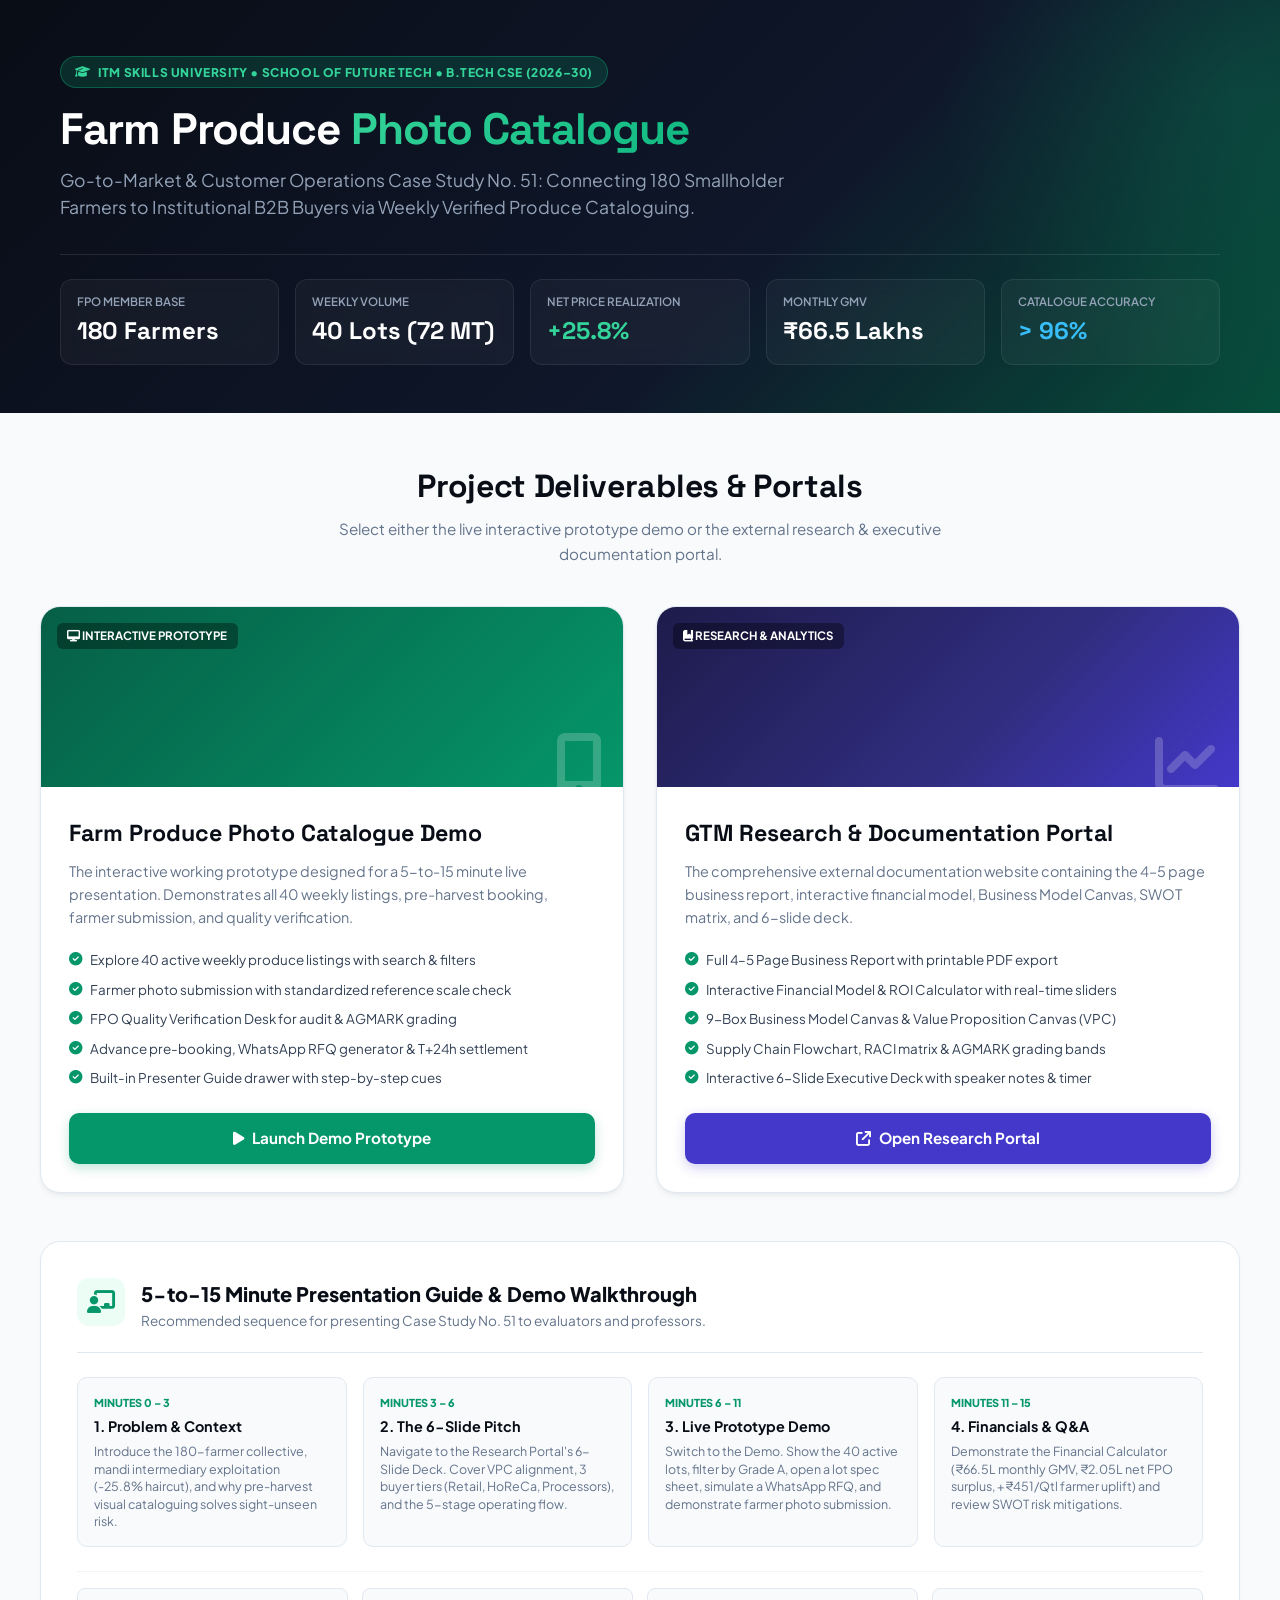
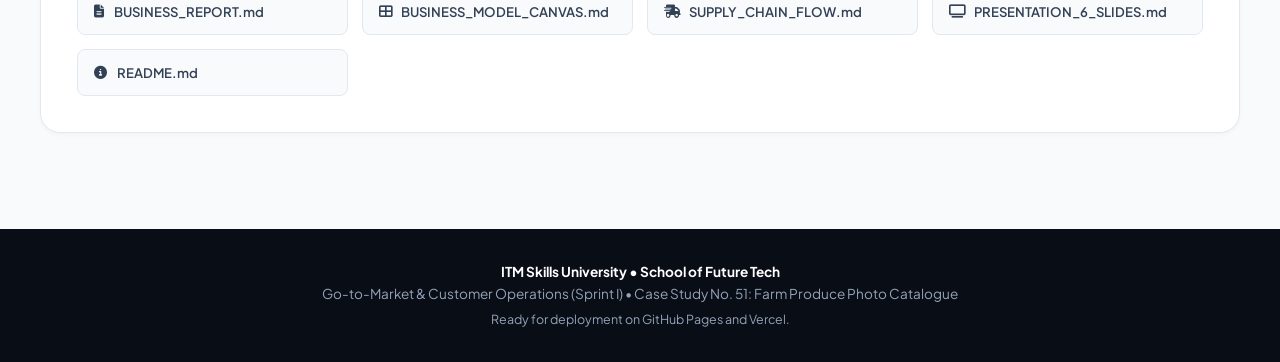
==== index.html @ 3d7492ca "feat(gtm): complete Case Study 51 Farm Produce Photo Catalogue research portal and interactive proto" ====
<!DOCTYPE html>
<html lang="en">
<head>
  <meta charset="UTF-8">
  <meta name="viewport" content="width=device-width, initial-scale=1.0">
  <title>Go-to-Market Project • Farm Produce Photo Catalogue (Case Study 51)</title>
  <meta name="description" content="Master Project Hub for Case Study 51: Farm Produce Photo Catalogue. B.Tech CSE (2026-30) Go-to-Market & Customer Operations.">
  <link rel="preconnect" href="https://fonts.googleapis.com">
  <link rel="preconnect" href="https://fonts.gstatic.com" crossorigin>
  <link href="https://fonts.googleapis.com/css2?family=Plus+Jakarta+Sans:wght@300;400;500;600;700;800&family=Space+Grotesk:wght@500;700;800&display=swap" rel="stylesheet">
  <link rel="stylesheet" href="https://cdnjs.cloudflare.com/ajax/libs/font-awesome/6.4.0/css/all.min.css">
  <style>
    :root {
      --primary: #059669;
      --primary-dark: #047857;
      --primary-light: #10b981;
      --dark: #090d16;
      --dark-surface: #0f172a;
      --slate: #334155;
      --muted: #64748b;
      --border: #e2e8f0;
      --bg: #f8fafc;
      --font: 'Plus Jakarta Sans', system-ui, -apple-system, sans-serif;
      --font-display: 'Space Grotesk', system-ui, sans-serif;
    }

    * {
      box-sizing: border-box;
      margin: 0;
      padding: 0;
    }

    body {
      font-family: var(--font);
      background-color: var(--bg);
      color: var(--slate);
      line-height: 1.6;
      -webkit-font-smoothing: antialiased;
    }

    .container {
      max-width: 1200px;
      margin: 0 auto;
      padding: 0 1.25rem;
    }

    /* Hero Section */
    .hero-banner {
      background: linear-gradient(135deg, #090d16 0%, #0f172a 60%, #064e3b 100%);
      color: white;
      padding: 3.5rem 0 3rem;
      position: relative;
      overflow: hidden;
    }

    .hero-banner::before {
      content: '';
      position: absolute;
      top: -50%;
      right: -20%;
      width: 600px;
      height: 600px;
      background: radial-gradient(circle, rgba(16, 185, 129, 0.15) 0%, transparent 70%);
      pointer-events: none;
    }

    .academic-kicker {
      display: inline-flex;
      align-items: center;
      gap: 0.5rem;
      background: rgba(16, 185, 129, 0.18);
      color: #34d399;
      font-size: 0.75rem;
      font-weight: 800;
      letter-spacing: 0.05em;
      padding: 0.35rem 0.85rem;
      border-radius: 9999px;
      border: 1px solid rgba(16, 185, 129, 0.35);
      margin-bottom: 1rem;
    }

    .hero-title {
      font-family: var(--font-display);
      font-size: 2.75rem;
      font-weight: 800;
      letter-spacing: -0.02em;
      line-height: 1.15;
      margin-bottom: 0.75rem;
      color: #ffffff;
    }

    .hero-title span {
      background: linear-gradient(135deg, #34d399, #10b981);
      -webkit-background-clip: text;
      -webkit-text-fill-color: transparent;
    }

    .hero-sub {
      font-size: 1.1rem;
      color: #94a3b8;
      max-width: 780px;
      margin-bottom: 2rem;
      line-height: 1.55;
    }

    .hero-metrics {
      display: grid;
      grid-template-columns: repeat(auto-fit, minmax(170px, 1fr));
      gap: 1rem;
      padding-top: 1.5rem;
      border-top: 1px solid rgba(255, 255, 255, 0.1);
    }

    .metric-pill {
      background: rgba(255, 255, 255, 0.04);
      border: 1px solid rgba(255, 255, 255, 0.08);
      padding: 0.85rem 1rem;
      border-radius: 12px;
      backdrop-filter: blur(8px);
    }

    .metric-pill .lbl {
      font-size: 0.72rem;
      color: #94a3b8;
      text-transform: uppercase;
      font-weight: 600;
      display: block;
    }

    .metric-pill .num {
      font-family: var(--font-display);
      font-size: 1.5rem;
      font-weight: 800;
      color: #ffffff;
    }

    /* Main Hub Portals Grid */
    .portal-section {
      padding: 3rem 0;
    }

    .section-headline {
      text-align: center;
      margin-bottom: 2.5rem;
    }

    .section-headline h2 {
      font-family: var(--font-display);
      font-size: 2rem;
      font-weight: 800;
      color: var(--dark);
      letter-spacing: -0.01em;
    }

    .section-headline p {
      font-size: 0.95rem;
      color: var(--muted);
      max-width: 650px;
      margin: 0.35rem auto 0;
    }

    .portals-grid {
      display: grid;
      grid-template-columns: 1fr 1fr;
      gap: 2rem;
      margin-bottom: 3rem;
    }

    @media (max-width: 800px) {
      .portals-grid {
        grid-template-columns: 1fr;
      }
    }

    .portal-card {
      background: #ffffff;
      border: 1px solid var(--border);
      border-radius: 20px;
      overflow: hidden;
      box-shadow: 0 4px 6px -1px rgba(0,0,0,0.05), 0 2px 4px -1px rgba(0,0,0,0.03);
      display: flex;
      flex-direction: column;
      transition: all 0.3s ease;
      position: relative;
    }

    .portal-card:hover {
      transform: translateY(-5px);
      box-shadow: 0 20px 25px -5px rgba(0,0,0,0.1), 0 10px 10px -5px rgba(0,0,0,0.04);
      border-color: #cbd5e1;
    }

    .card-banner {
      height: 180px;
      position: relative;
      overflow: hidden;
      display: flex;
      align-items: center;
      justify-content: center;
    }

    .banner-demo {
      background: linear-gradient(135deg, #065f46 0%, #059669 100%);
    }

    .banner-research {
      background: linear-gradient(135deg, #1e1b4b 0%, #312e81 60%, #4338ca 100%);
    }

    .banner-icon {
      font-size: 4rem;
      color: rgba(255, 255, 255, 0.2);
      position: absolute;
      right: 20px;
      bottom: -10px;
    }

    .banner-text-tag {
      position: absolute;
      top: 16px;
      left: 16px;
      background: rgba(0, 0, 0, 0.35);
      color: #ffffff;
      font-size: 0.72rem;
      font-weight: 700;
      padding: 0.25rem 0.65rem;
      border-radius: 6px;
      backdrop-filter: blur(4px);
    }

    .card-content {
      padding: 1.75rem;
      display: flex;
      flex-direction: column;
      flex-grow: 1;
    }

    .card-content h3 {
      font-family: var(--font-display);
      font-size: 1.45rem;
      font-weight: 800;
      color: var(--dark);
      margin-bottom: 0.5rem;
    }

    .card-content p {
      font-size: 0.9rem;
      color: var(--muted);
      line-height: 1.6;
      margin-bottom: 1.25rem;
    }

    .feature-list {
      list-style: none;
      margin-bottom: 1.5rem;
      display: flex;
      flex-direction: column;
      gap: 0.5rem;
    }

    .feature-list li {
      font-size: 0.84rem;
      color: var(--slate);
      display: flex;
      align-items: center;
      gap: 0.5rem;
    }

    .feature-list li i {
      color: var(--primary);
    }

    .btn-launch {
      margin-top: auto;
      text-decoration: none;
      font-family: var(--font);
      font-weight: 700;
      font-size: 0.95rem;
      padding: 0.85rem 1.5rem;
      border-radius: 10px;
      text-align: center;
      display: flex;
      align-items: center;
      justify-content: center;
      gap: 0.5rem;
      transition: all 0.2s;
    }

    .btn-launch-demo {
      background: var(--primary);
      color: white;
      box-shadow: 0 4px 12px rgba(5, 150, 105, 0.25);
    }

    .btn-launch-demo:hover {
      background: var(--primary-dark);
    }

    .btn-launch-research {
      background: #4338ca;
      color: white;
      box-shadow: 0 4px 12px rgba(67, 56, 202, 0.25);
    }

    .btn-launch-research:hover {
      background: #3730a3;
    }

    /* Deliverables & Presentation Guide Section */
    .guide-section {
      background: #ffffff;
      border: 1px solid var(--border);
      border-radius: 20px;
      padding: 2.25rem;
      margin-bottom: 3rem;
      box-shadow: 0 2px 4px rgba(0,0,0,0.03);
    }

    .guide-header {
      display: flex;
      align-items: flex-start;
      gap: 1rem;
      margin-bottom: 1.5rem;
      padding-bottom: 1.25rem;
      border-bottom: 1px solid var(--border);
    }

    .guide-icon {
      width: 48px;
      height: 48px;
      background: #ecfdf5;
      color: var(--primary);
      border-radius: 12px;
      display: flex;
      align-items: center;
      justify-content: center;
      font-size: 1.4rem;
      flex-shrink: 0;
    }

    .guide-header h3 {
      font-size: 1.25rem;
      color: var(--dark);
      font-weight: 800;
    }

    .guide-header p {
      font-size: 0.85rem;
      color: var(--muted);
    }

    .presentation-flow-grid {
      display: grid;
      grid-template-columns: repeat(auto-fit, minmax(200px, 1fr));
      gap: 1rem;
      margin-bottom: 1.5rem;
    }

    .p-step-box {
      background: #f8fafc;
      border: 1px solid var(--border);
      border-radius: 10px;
      padding: 1rem;
    }

    .p-time {
      font-size: 0.68rem;
      font-weight: 800;
      color: var(--primary);
      text-transform: uppercase;
      display: block;
      margin-bottom: 0.2rem;
    }

    .p-step-box h4 {
      font-size: 0.9rem;
      color: var(--dark);
      margin-bottom: 0.35rem;
    }

    .p-step-box p {
      font-size: 0.78rem;
      color: var(--muted);
      line-height: 1.4;
    }

    /* Markdown File Links */
    .docs-shelf {
      display: grid;
      grid-template-columns: repeat(auto-fit, minmax(220px, 1fr));
      gap: 0.85rem;
      padding-top: 1rem;
      border-top: 1px solid #f1f5f9;
    }

    .doc-link-card {
      background: #f8fafc;
      border: 1px solid var(--border);
      border-radius: 8px;
      padding: 0.75rem 1rem;
      display: flex;
      align-items: center;
      gap: 0.6rem;
      font-size: 0.82rem;
      color: var(--slate);
      text-decoration: none;
      font-weight: 600;
      transition: all 0.2s;
    }

    .doc-link-card:hover {
      background: #e2e8f0;
      color: var(--dark);
    }

    /* Footer */
    .hub-footer {
      background: #090d16;
      color: #94a3b8;
      padding: 2rem 0;
      font-size: 0.85rem;
      text-align: center;
    }

    .hub-footer strong {
      color: #ffffff;
    }
  </style>
</head>
<body>

  <!-- Hero Header -->
  <section class="hero-banner">
    <div class="container">
      <div class="academic-kicker">
        <i class="fa-solid fa-graduation-cap"></i> ITM SKILLS UNIVERSITY • SCHOOL OF FUTURE TECH • B.TECH CSE (2026–30)
      </div>
      <h1 class="hero-title">Farm Produce <span>Photo Catalogue</span></h1>
      <p class="hero-sub">
        Go-to-Market & Customer Operations Case Study No. 51: Connecting 180 Smallholder Farmers to Institutional B2B Buyers via Weekly Verified Produce Cataloguing.
      </p>

      <div class="hero-metrics">
        <div class="metric-pill">
          <span class="lbl">FPO Member Base</span>
          <span class="num">180 Farmers</span>
        </div>
        <div class="metric-pill">
          <span class="lbl">Weekly Volume</span>
          <span class="num">40 Lots (72 MT)</span>
        </div>
        <div class="metric-pill">
          <span class="lbl">Net Price Realization</span>
          <span class="num" style="color: #34d399;">+25.8%</span>
        </div>
        <div class="metric-pill">
          <span class="lbl">Monthly GMV</span>
          <span class="num">₹66.5 Lakhs</span>
        </div>
        <div class="metric-pill">
          <span class="lbl">Catalogue Accuracy</span>
          <span class="num" style="color: #38bdf8;">> 96%</span>
        </div>
      </div>
    </div>
  </section>

  <!-- Portals Navigation Section -->
  <main class="container portal-section">
    <div class="section-headline">
      <h2>Project Deliverables & Portals</h2>
      <p>Select either the live interactive prototype demo or the external research & executive documentation portal.</p>
    </div>

    <div class="portals-grid">
      <!-- Portal 1: Demo Prototype -->
      <article class="portal-card">
        <div class="card-banner banner-demo">
          <span class="banner-text-tag"><i class="fa-solid fa-desktop"></i> INTERACTIVE PROTOTYPE</span>
          <i class="fa-solid fa-mobile-screen-button banner-icon"></i>
        </div>
        <div class="card-content">
          <h3>Farm Produce Photo Catalogue Demo</h3>
          <p>The interactive working prototype designed for a 5-to-15 minute live presentation. Demonstrates all 40 weekly listings, pre-harvest booking, farmer submission, and quality verification.</p>
          <ul class="feature-list">
            <li><i class="fa-solid fa-circle-check"></i> Explore 40 active weekly produce listings with search & filters</li>
            <li><i class="fa-solid fa-circle-check"></i> Farmer photo submission with standardized reference scale check</li>
            <li><i class="fa-solid fa-circle-check"></i> FPO Quality Verification Desk for audit & AGMARK grading</li>
            <li><i class="fa-solid fa-circle-check"></i> Advance pre-booking, WhatsApp RFQ generator & T+24h settlement</li>
            <li><i class="fa-solid fa-circle-check"></i> Built-in Presenter Guide drawer with step-by-step cues</li>
          </ul>
          <a href="demo/index.html" class="btn-launch btn-launch-demo">
            <i class="fa-solid fa-play"></i> Launch Demo Prototype
          </a>
        </div>
      </article>

      <!-- Portal 2: Research & Documentation Portal -->
      <article class="portal-card">
        <div class="card-banner banner-research">
          <span class="banner-text-tag"><i class="fa-solid fa-book-bookmark"></i> RESEARCH & ANALYTICS</span>
          <i class="fa-solid fa-chart-line banner-icon"></i>
        </div>
        <div class="card-content">
          <h3>GTM Research & Documentation Portal</h3>
          <p>The comprehensive external documentation website containing the 4–5 page business report, interactive financial model, Business Model Canvas, SWOT matrix, and 6-slide deck.</p>
          <ul class="feature-list">
            <li><i class="fa-solid fa-circle-check"></i> Full 4–5 Page Business Report with printable PDF export</li>
            <li><i class="fa-solid fa-circle-check"></i> Interactive Financial Model & ROI Calculator with real-time sliders</li>
            <li><i class="fa-solid fa-circle-check"></i> 9-Box Business Model Canvas & Value Proposition Canvas (VPC)</li>
            <li><i class="fa-solid fa-circle-check"></i> Supply Chain Flowchart, RACI matrix & AGMARK grading bands</li>
            <li><i class="fa-solid fa-circle-check"></i> Interactive 6-Slide Executive Deck with speaker notes & timer</li>
          </ul>
          <a href="research/index.html" class="btn-launch btn-launch-research">
            <i class="fa-solid fa-arrow-up-right-from-square"></i> Open Research Portal
          </a>
        </div>
      </article>
    </div>

    <!-- Presentation Guide & Talking Points -->
    <div class="guide-section">
      <div class="guide-header">
        <div class="guide-icon"><i class="fa-solid fa-chalkboard-user"></i></div>
        <div>
          <h3>5-to-15 Minute Presentation Guide & Demo Walkthrough</h3>
          <p>Recommended sequence for presenting Case Study No. 51 to evaluators and professors.</p>
        </div>
      </div>

      <div class="presentation-flow-grid">
        <div class="p-step-box">
          <span class="p-time">Minutes 0 – 3</span>
          <h4>1. Problem & Context</h4>
          <p>Introduce the 180-farmer collective, mandi intermediary exploitation (-25.8% haircut), and why pre-harvest visual cataloguing solves sight-unseen risk.</p>
        </div>

        <div class="p-step-box">
          <span class="p-time">Minutes 3 – 6</span>
          <h4>2. The 6-Slide Pitch</h4>
          <p>Navigate to the Research Portal's 6-Slide Deck. Cover VPC alignment, 3 buyer tiers (Retail, HoReCa, Processors), and the 5-stage operating flow.</p>
        </div>

        <div class="p-step-box">
          <span class="p-time">Minutes 6 – 11</span>
          <h4>3. Live Prototype Demo</h4>
          <p>Switch to the Demo. Show the 40 active lots, filter by Grade A, open a lot spec sheet, simulate a WhatsApp RFQ, and demonstrate farmer photo submission.</p>
        </div>

        <div class="p-step-box">
          <span class="p-time">Minutes 11 – 15</span>
          <h4>4. Financials & Q&A</h4>
          <p>Demonstrate the Financial Calculator (₹66.5L monthly GMV, ₹2.05L net FPO surplus, +₹451/Qtl farmer uplift) and review SWOT risk mitigations.</p>
        </div>
      </div>

      <!-- Markdown Deliverables Reference Shelf -->
      <div class="docs-shelf">
        <a href="BUSINESS_REPORT.md" class="doc-link-card" target="_blank">
          <i class="fa-solid fa-file-lines text-emerald"></i> BUSINESS_REPORT.md
        </a>
        <a href="BUSINESS_MODEL_CANVAS.md" class="doc-link-card" target="_blank">
          <i class="fa-solid fa-table-cells-large text-blue"></i> BUSINESS_MODEL_CANVAS.md
        </a>
        <a href="SUPPLY_CHAIN_FLOW.md" class="doc-link-card" target="_blank">
          <i class="fa-solid fa-truck-fast text-gold"></i> SUPPLY_CHAIN_FLOW.md
        </a>
        <a href="PRESENTATION_6_SLIDES.md" class="doc-link-card" target="_blank">
          <i class="fa-solid fa-tv text-purple"></i> PRESENTATION_6_SLIDES.md
        </a>
        <a href="README.md" class="doc-link-card" target="_blank">
          <i class="fa-solid fa-circle-info text-dark"></i> README.md
        </a>
      </div>
    </div>
  </main>

  <!-- Footer -->
  <footer class="hub-footer">
    <div class="container">
      <p><strong>ITM Skills University • School of Future Tech</strong></p>
      <p>Go-to-Market & Customer Operations (Sprint I) • Case Study No. 51: Farm Produce Photo Catalogue</p>
      <p style="margin-top: 0.35rem; font-size: 0.78rem;">Ready for deployment on GitHub Pages and Vercel.</p>
    </div>
  </footer>

</body>
</html>
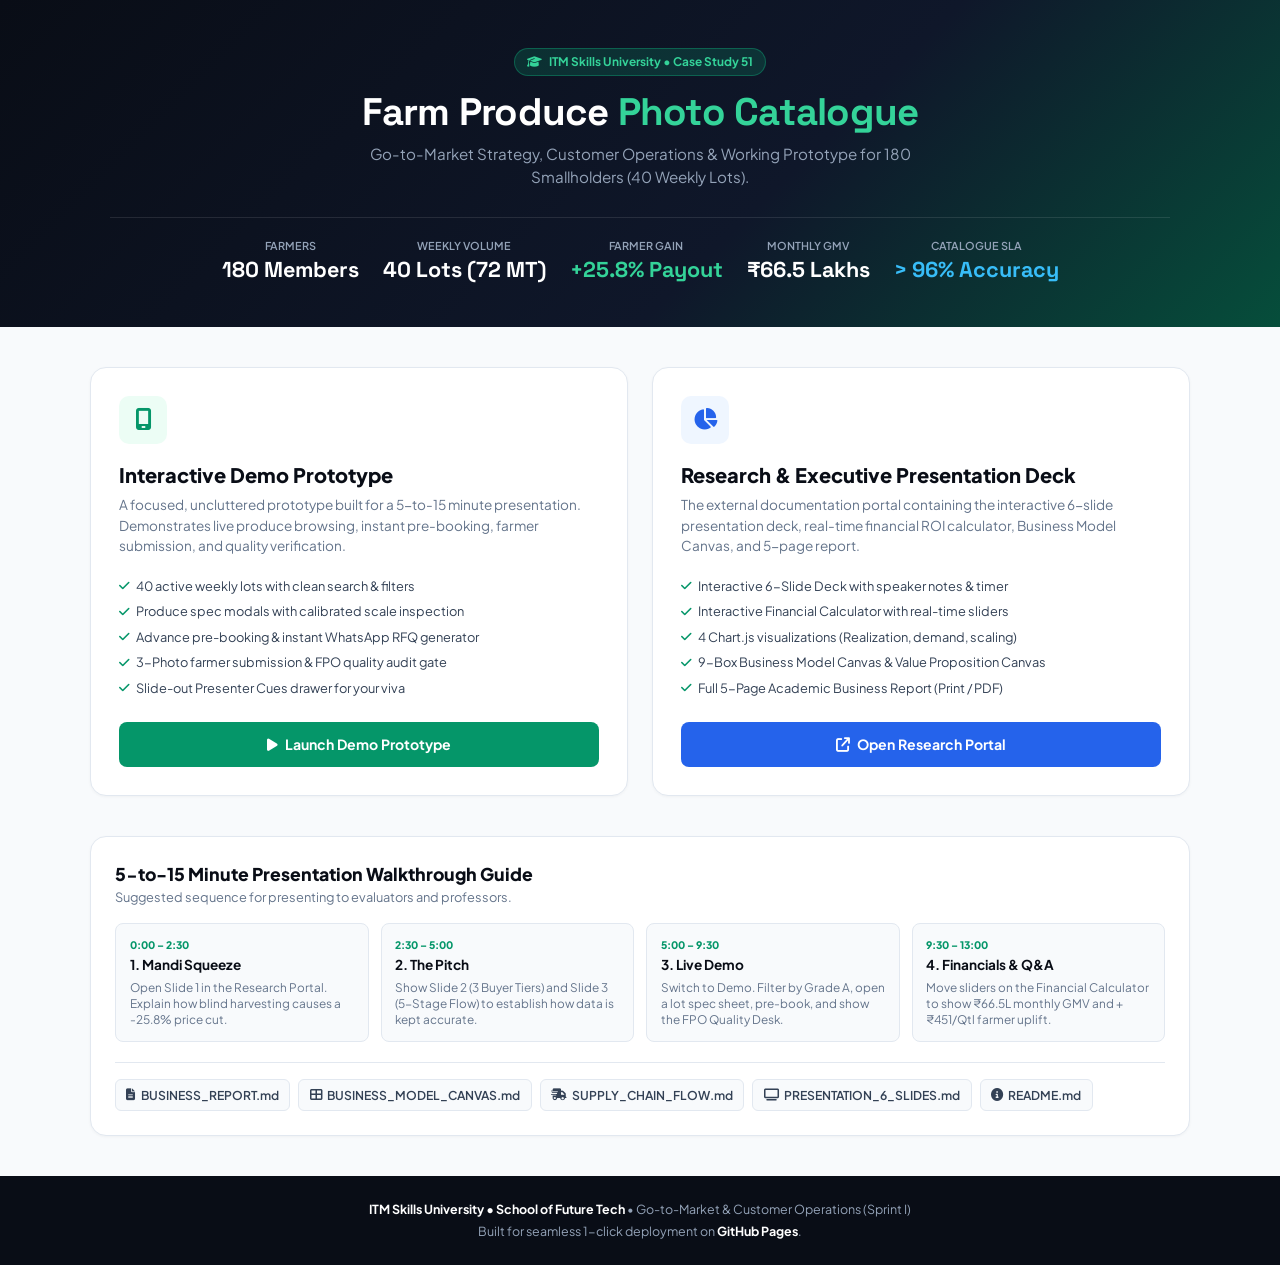
==== commit 5e3deff8: "refactor(ui): streamline UI, declutter layout, and enhance executive 6-slide presentation deck - De-" ====
--- a/index.html
+++ b/index.html
@@ -3,19 +3,18 @@
 <head>
   <meta charset="UTF-8">
   <meta name="viewport" content="width=device-width, initial-scale=1.0">
-  <title>Go-to-Market Project • Farm Produce Photo Catalogue (Case Study 51)</title>
-  <meta name="description" content="Master Project Hub for Case Study 51: Farm Produce Photo Catalogue. B.Tech CSE (2026-30) Go-to-Market & Customer Operations.">
+  <title>KISAN-SEVA FPO • Farm Produce Photo Catalogue Hub</title>
+  <meta name="description" content="Go-to-Market & Customer Operations project for Case Study 51: Farm Produce Photo Catalogue. B.Tech CSE (2026-30).">
   <link rel="preconnect" href="https://fonts.googleapis.com">
   <link rel="preconnect" href="https://fonts.gstatic.com" crossorigin>
-  <link href="https://fonts.googleapis.com/css2?family=Plus+Jakarta+Sans:wght@300;400;500;600;700;800&family=Space+Grotesk:wght@500;700;800&display=swap" rel="stylesheet">
+  <link href="https://fonts.googleapis.com/css2?family=Plus+Jakarta+Sans:wght@400;500;600;700;800&family=Space+Grotesk:wght@600;700;800&display=swap" rel="stylesheet">
   <link rel="stylesheet" href="https://cdnjs.cloudflare.com/ajax/libs/font-awesome/6.4.0/css/all.min.css">
   <style>
     :root {
       --primary: #059669;
       --primary-dark: #047857;
-      --primary-light: #10b981;
+      --primary-tint: #ecfdf5;
       --dark: #090d16;
-      --dark-surface: #0f172a;
       --slate: #334155;
       --muted: #64748b;
       --border: #e2e8f0;
@@ -34,553 +33,418 @@
       font-family: var(--font);
       background-color: var(--bg);
       color: var(--slate);
-      line-height: 1.6;
+      line-height: 1.5;
       -webkit-font-smoothing: antialiased;
     }
 
     .container {
-      max-width: 1200px;
+      max-width: 1100px;
       margin: 0 auto;
       padding: 0 1.25rem;
     }
 
-    /* Hero Section */
-    .hero-banner {
+    /* Clean Hero */
+    .hero-strip {
       background: linear-gradient(135deg, #090d16 0%, #0f172a 60%, #064e3b 100%);
       color: white;
-      padding: 3.5rem 0 3rem;
-      position: relative;
-      overflow: hidden;
-    }
-
-    .hero-banner::before {
-      content: '';
-      position: absolute;
-      top: -50%;
-      right: -20%;
-      width: 600px;
-      height: 600px;
-      background: radial-gradient(circle, rgba(16, 185, 129, 0.15) 0%, transparent 70%);
-      pointer-events: none;
-    }
-
-    .academic-kicker {
+      padding: 3rem 0 2.5rem;
+      text-align: center;
+    }
+
+    .pill-kicker {
       display: inline-flex;
       align-items: center;
-      gap: 0.5rem;
+      gap: 0.4rem;
       background: rgba(16, 185, 129, 0.18);
       color: #34d399;
-      font-size: 0.75rem;
-      font-weight: 800;
-      letter-spacing: 0.05em;
-      padding: 0.35rem 0.85rem;
+      font-size: 0.74rem;
+      font-weight: 700;
+      padding: 0.25rem 0.75rem;
       border-radius: 9999px;
       border: 1px solid rgba(16, 185, 129, 0.35);
-      margin-bottom: 1rem;
-    }
-
-    .hero-title {
+      margin-bottom: 0.85rem;
+    }
+
+    .hero-strip h1 {
       font-family: var(--font-display);
-      font-size: 2.75rem;
+      font-size: 2.4rem;
       font-weight: 800;
       letter-spacing: -0.02em;
-      line-height: 1.15;
-      margin-bottom: 0.75rem;
+      line-height: 1.2;
       color: #ffffff;
-    }
-
-    .hero-title span {
-      background: linear-gradient(135deg, #34d399, #10b981);
-      -webkit-background-clip: text;
-      -webkit-text-fill-color: transparent;
-    }
-
-    .hero-sub {
-      font-size: 1.1rem;
+      margin-bottom: 0.5rem;
+    }
+
+    .hero-strip h1 span {
+      color: #34d399;
+    }
+
+    .hero-strip p {
+      font-size: 0.95rem;
       color: #94a3b8;
-      max-width: 780px;
-      margin-bottom: 2rem;
-      line-height: 1.55;
-    }
-
-    .hero-metrics {
-      display: grid;
-      grid-template-columns: repeat(auto-fit, minmax(170px, 1fr));
-      gap: 1rem;
-      padding-top: 1.5rem;
+      max-width: 620px;
+      margin: 0 auto 1.75rem;
+    }
+
+    .metrics-bar {
+      display: flex;
+      justify-content: center;
+      gap: 1.5rem;
+      flex-wrap: wrap;
+      padding-top: 1.25rem;
       border-top: 1px solid rgba(255, 255, 255, 0.1);
     }
 
-    .metric-pill {
-      background: rgba(255, 255, 255, 0.04);
-      border: 1px solid rgba(255, 255, 255, 0.08);
-      padding: 0.85rem 1rem;
-      border-radius: 12px;
-      backdrop-filter: blur(8px);
-    }
-
-    .metric-pill .lbl {
-      font-size: 0.72rem;
+    .m-item {
+      text-align: center;
+    }
+
+    .m-item span {
+      font-size: 0.68rem;
       color: #94a3b8;
       text-transform: uppercase;
       font-weight: 600;
       display: block;
     }
 
-    .metric-pill .num {
+    .m-item strong {
       font-family: var(--font-display);
-      font-size: 1.5rem;
-      font-weight: 800;
+      font-size: 1.35rem;
       color: #ffffff;
     }
 
-    /* Main Hub Portals Grid */
-    .portal-section {
-      padding: 3rem 0;
-    }
-
-    .section-headline {
-      text-align: center;
+    /* Portals Grid */
+    .portals-wrap {
+      padding: 2.5rem 0;
+    }
+
+    .grid-2-portals {
+      display: grid;
+      grid-template-columns: 1fr 1fr;
+      gap: 1.5rem;
       margin-bottom: 2.5rem;
     }
 
-    .section-headline h2 {
-      font-family: var(--font-display);
-      font-size: 2rem;
+    @media (max-width: 750px) {
+      .grid-2-portals {
+        grid-template-columns: 1fr;
+      }
+    }
+
+    .clean-portal-card {
+      background: #ffffff;
+      border: 1px solid var(--border);
+      border-radius: 16px;
+      padding: 1.75rem;
+      display: flex;
+      flex-direction: column;
+      box-shadow: 0 1px 3px rgba(0,0,0,0.04);
+      transition: all 0.2s ease;
+    }
+
+    .clean-portal-card:hover {
+      transform: translateY(-3px);
+      box-shadow: 0 10px 20px -3px rgba(0,0,0,0.08);
+      border-color: #cbd5e1;
+    }
+
+    .portal-icon {
+      width: 48px;
+      height: 48px;
+      border-radius: 10px;
+      display: flex;
+      align-items: center;
+      justify-content: center;
+      font-size: 1.35rem;
+      margin-bottom: 1rem;
+    }
+
+    .icon-demo { background: var(--primary-tint); color: var(--primary); }
+    .icon-research { background: #eff6ff; color: #2563eb; }
+
+    .clean-portal-card h3 {
+      font-size: 1.25rem;
       font-weight: 800;
       color: var(--dark);
-      letter-spacing: -0.01em;
-    }
-
-    .section-headline p {
-      font-size: 0.95rem;
+      margin-bottom: 0.35rem;
+    }
+
+    .clean-portal-card p {
+      font-size: 0.85rem;
       color: var(--muted);
-      max-width: 650px;
-      margin: 0.35rem auto 0;
-    }
-
-    .portals-grid {
-      display: grid;
-      grid-template-columns: 1fr 1fr;
-      gap: 2rem;
-      margin-bottom: 3rem;
-    }
-
-    @media (max-width: 800px) {
-      .portals-grid {
-        grid-template-columns: 1fr;
-      }
-    }
-
-    .portal-card {
+      line-height: 1.5;
+      margin-bottom: 1.25rem;
+    }
+
+    .card-bullets {
+      list-style: none;
+      margin-bottom: 1.5rem;
+      display: flex;
+      flex-direction: column;
+      gap: 0.4rem;
+      font-size: 0.8rem;
+      color: var(--slate);
+    }
+
+    .card-bullets li {
+      display: flex;
+      align-items: center;
+      gap: 0.4rem;
+    }
+
+    .card-bullets li i {
+      color: var(--primary);
+      font-size: 0.75rem;
+    }
+
+    .btn-action-portal {
+      margin-top: auto;
+      text-decoration: none;
+      font-weight: 700;
+      font-size: 0.88rem;
+      padding: 0.75rem 1.25rem;
+      border-radius: 8px;
+      display: flex;
+      align-items: center;
+      justify-content: center;
+      gap: 0.4rem;
+      transition: background 0.15s;
+    }
+
+    .btn-green {
+      background: var(--primary);
+      color: white;
+    }
+
+    .btn-green:hover { background: var(--primary-dark); }
+
+    .btn-blue {
+      background: #2563eb;
+      color: white;
+    }
+
+    .btn-blue:hover { background: #1d4ed8; }
+
+    /* 5-Min Walkthrough Card */
+    .walkthrough-box {
       background: #ffffff;
       border: 1px solid var(--border);
-      border-radius: 20px;
-      overflow: hidden;
-      box-shadow: 0 4px 6px -1px rgba(0,0,0,0.05), 0 2px 4px -1px rgba(0,0,0,0.03);
-      display: flex;
-      flex-direction: column;
-      transition: all 0.3s ease;
-      position: relative;
-    }
-
-    .portal-card:hover {
-      transform: translateY(-5px);
-      box-shadow: 0 20px 25px -5px rgba(0,0,0,0.1), 0 10px 10px -5px rgba(0,0,0,0.04);
-      border-color: #cbd5e1;
-    }
-
-    .card-banner {
-      height: 180px;
-      position: relative;
-      overflow: hidden;
-      display: flex;
-      align-items: center;
-      justify-content: center;
-    }
-
-    .banner-demo {
-      background: linear-gradient(135deg, #065f46 0%, #059669 100%);
-    }
-
-    .banner-research {
-      background: linear-gradient(135deg, #1e1b4b 0%, #312e81 60%, #4338ca 100%);
-    }
-
-    .banner-icon {
-      font-size: 4rem;
-      color: rgba(255, 255, 255, 0.2);
-      position: absolute;
-      right: 20px;
-      bottom: -10px;
-    }
-
-    .banner-text-tag {
-      position: absolute;
-      top: 16px;
-      left: 16px;
-      background: rgba(0, 0, 0, 0.35);
-      color: #ffffff;
-      font-size: 0.72rem;
-      font-weight: 700;
-      padding: 0.25rem 0.65rem;
-      border-radius: 6px;
-      backdrop-filter: blur(4px);
-    }
-
-    .card-content {
-      padding: 1.75rem;
-      display: flex;
-      flex-direction: column;
-      flex-grow: 1;
-    }
-
-    .card-content h3 {
-      font-family: var(--font-display);
-      font-size: 1.45rem;
-      font-weight: 800;
-      color: var(--dark);
-      margin-bottom: 0.5rem;
-    }
-
-    .card-content p {
-      font-size: 0.9rem;
-      color: var(--muted);
-      line-height: 1.6;
-      margin-bottom: 1.25rem;
-    }
-
-    .feature-list {
-      list-style: none;
-      margin-bottom: 1.5rem;
-      display: flex;
-      flex-direction: column;
-      gap: 0.5rem;
-    }
-
-    .feature-list li {
-      font-size: 0.84rem;
-      color: var(--slate);
-      display: flex;
-      align-items: center;
-      gap: 0.5rem;
-    }
-
-    .feature-list li i {
-      color: var(--primary);
-    }
-
-    .btn-launch {
-      margin-top: auto;
-      text-decoration: none;
-      font-family: var(--font);
-      font-weight: 700;
-      font-size: 0.95rem;
-      padding: 0.85rem 1.5rem;
-      border-radius: 10px;
-      text-align: center;
-      display: flex;
-      align-items: center;
-      justify-content: center;
-      gap: 0.5rem;
-      transition: all 0.2s;
-    }
-
-    .btn-launch-demo {
-      background: var(--primary);
-      color: white;
-      box-shadow: 0 4px 12px rgba(5, 150, 105, 0.25);
-    }
-
-    .btn-launch-demo:hover {
-      background: var(--primary-dark);
-    }
-
-    .btn-launch-research {
-      background: #4338ca;
-      color: white;
-      box-shadow: 0 4px 12px rgba(67, 56, 202, 0.25);
-    }
-
-    .btn-launch-research:hover {
-      background: #3730a3;
-    }
-
-    /* Deliverables & Presentation Guide Section */
-    .guide-section {
-      background: #ffffff;
-      border: 1px solid var(--border);
-      border-radius: 20px;
-      padding: 2.25rem;
-      margin-bottom: 3rem;
-      box-shadow: 0 2px 4px rgba(0,0,0,0.03);
-    }
-
-    .guide-header {
-      display: flex;
-      align-items: flex-start;
-      gap: 1rem;
-      margin-bottom: 1.5rem;
-      padding-bottom: 1.25rem;
-      border-bottom: 1px solid var(--border);
-    }
-
-    .guide-icon {
-      width: 48px;
-      height: 48px;
-      background: #ecfdf5;
-      color: var(--primary);
-      border-radius: 12px;
-      display: flex;
-      align-items: center;
-      justify-content: center;
-      font-size: 1.4rem;
-      flex-shrink: 0;
-    }
-
-    .guide-header h3 {
-      font-size: 1.25rem;
+      border-radius: 16px;
+      padding: 1.5rem;
+      box-shadow: 0 1px 3px rgba(0,0,0,0.04);
+    }
+
+    .wb-head {
+      margin-bottom: 1rem;
+    }
+
+    .wb-head h4 {
+      font-size: 1.1rem;
       color: var(--dark);
       font-weight: 800;
     }
 
-    .guide-header p {
-      font-size: 0.85rem;
+    .wb-head p {
+      font-size: 0.8rem;
       color: var(--muted);
     }
 
-    .presentation-flow-grid {
+    .walkthrough-steps {
       display: grid;
       grid-template-columns: repeat(auto-fit, minmax(200px, 1fr));
-      gap: 1rem;
-      margin-bottom: 1.5rem;
-    }
-
-    .p-step-box {
+      gap: 0.75rem;
+      margin-bottom: 1.25rem;
+    }
+
+    .wt-step {
       background: #f8fafc;
       border: 1px solid var(--border);
-      border-radius: 10px;
-      padding: 1rem;
-    }
-
-    .p-time {
-      font-size: 0.68rem;
+      border-radius: 8px;
+      padding: 0.85rem;
+    }
+
+    .wt-step span {
+      font-size: 0.65rem;
       font-weight: 800;
       color: var(--primary);
       text-transform: uppercase;
       display: block;
-      margin-bottom: 0.2rem;
-    }
-
-    .p-step-box h4 {
-      font-size: 0.9rem;
+    }
+
+    .wt-step h5 {
+      font-size: 0.85rem;
       color: var(--dark);
-      margin-bottom: 0.35rem;
-    }
-
-    .p-step-box p {
-      font-size: 0.78rem;
+      margin: 0.15rem 0 0.25rem;
+    }
+
+    .wt-step p {
+      font-size: 0.74rem;
       color: var(--muted);
-      line-height: 1.4;
-    }
-
-    /* Markdown File Links */
-    .docs-shelf {
-      display: grid;
-      grid-template-columns: repeat(auto-fit, minmax(220px, 1fr));
-      gap: 0.85rem;
+      line-height: 1.35;
+    }
+
+    /* Markdown Links Strip */
+    .markdown-shelf {
+      display: flex;
+      flex-wrap: wrap;
+      gap: 0.5rem;
       padding-top: 1rem;
-      border-top: 1px solid #f1f5f9;
-    }
-
-    .doc-link-card {
+      border-top: 1px solid var(--border);
+    }
+
+    .md-link {
       background: #f8fafc;
       border: 1px solid var(--border);
-      border-radius: 8px;
-      padding: 0.75rem 1rem;
-      display: flex;
-      align-items: center;
-      gap: 0.6rem;
-      font-size: 0.82rem;
       color: var(--slate);
       text-decoration: none;
+      font-size: 0.76rem;
       font-weight: 600;
-      transition: all 0.2s;
-    }
-
-    .doc-link-card:hover {
+      padding: 0.35rem 0.65rem;
+      border-radius: 6px;
+      display: inline-flex;
+      align-items: center;
+      gap: 0.35rem;
+      transition: all 0.15s;
+    }
+
+    .md-link:hover {
       background: #e2e8f0;
       color: var(--dark);
     }
 
     /* Footer */
-    .hub-footer {
+    .master-footer {
       background: #090d16;
       color: #94a3b8;
-      padding: 2rem 0;
-      font-size: 0.85rem;
+      padding: 1.5rem 0;
+      font-size: 0.78rem;
       text-align: center;
     }
 
-    .hub-footer strong {
-      color: #ffffff;
-    }
+    .master-footer strong { color: white; }
   </style>
 </head>
 <body>
 
-  <!-- Hero Header -->
-  <section class="hero-banner">
+  <!-- Clean Hero -->
+  <header class="hero-strip">
     <div class="container">
-      <div class="academic-kicker">
-        <i class="fa-solid fa-graduation-cap"></i> ITM SKILLS UNIVERSITY • SCHOOL OF FUTURE TECH • B.TECH CSE (2026–30)
-      </div>
-      <h1 class="hero-title">Farm Produce <span>Photo Catalogue</span></h1>
-      <p class="hero-sub">
-        Go-to-Market & Customer Operations Case Study No. 51: Connecting 180 Smallholder Farmers to Institutional B2B Buyers via Weekly Verified Produce Cataloguing.
-      </p>
-
-      <div class="hero-metrics">
-        <div class="metric-pill">
-          <span class="lbl">FPO Member Base</span>
-          <span class="num">180 Farmers</span>
-        </div>
-        <div class="metric-pill">
-          <span class="lbl">Weekly Volume</span>
-          <span class="num">40 Lots (72 MT)</span>
-        </div>
-        <div class="metric-pill">
-          <span class="lbl">Net Price Realization</span>
-          <span class="num" style="color: #34d399;">+25.8%</span>
-        </div>
-        <div class="metric-pill">
-          <span class="lbl">Monthly GMV</span>
-          <span class="num">₹66.5 Lakhs</span>
-        </div>
-        <div class="metric-pill">
-          <span class="lbl">Catalogue Accuracy</span>
-          <span class="num" style="color: #38bdf8;">> 96%</span>
+      <span class="pill-kicker"><i class="fa-solid fa-graduation-cap"></i> ITM Skills University • Case Study 51</span>
+      <h1>Farm Produce <span>Photo Catalogue</span></h1>
+      <p>Go-to-Market Strategy, Customer Operations & Working Prototype for 180 Smallholders (40 Weekly Lots).</p>
+
+      <div class="metrics-bar">
+        <div class="m-item">
+          <span>Farmers</span>
+          <strong>180 Members</strong>
+        </div>
+        <div class="m-item">
+          <span>Weekly Volume</span>
+          <strong>40 Lots (72 MT)</strong>
+        </div>
+        <div class="m-item">
+          <span>Farmer Gain</span>
+          <strong style="color:#34d399;">+25.8% Payout</strong>
+        </div>
+        <div class="m-item">
+          <span>Monthly GMV</span>
+          <strong>₹66.5 Lakhs</strong>
+        </div>
+        <div class="m-item">
+          <span>Catalogue SLA</span>
+          <strong style="color:#38bdf8;">> 96% Accuracy</strong>
         </div>
       </div>
     </div>
-  </section>
+  </header>
 
   <!-- Portals Navigation Section -->
-  <main class="container portal-section">
-    <div class="section-headline">
-      <h2>Project Deliverables & Portals</h2>
-      <p>Select either the live interactive prototype demo or the external research & executive documentation portal.</p>
-    </div>
-
-    <div class="portals-grid">
-      <!-- Portal 1: Demo Prototype -->
-      <article class="portal-card">
-        <div class="card-banner banner-demo">
-          <span class="banner-text-tag"><i class="fa-solid fa-desktop"></i> INTERACTIVE PROTOTYPE</span>
-          <i class="fa-solid fa-mobile-screen-button banner-icon"></i>
-        </div>
-        <div class="card-content">
-          <h3>Farm Produce Photo Catalogue Demo</h3>
-          <p>The interactive working prototype designed for a 5-to-15 minute live presentation. Demonstrates all 40 weekly listings, pre-harvest booking, farmer submission, and quality verification.</p>
-          <ul class="feature-list">
-            <li><i class="fa-solid fa-circle-check"></i> Explore 40 active weekly produce listings with search & filters</li>
-            <li><i class="fa-solid fa-circle-check"></i> Farmer photo submission with standardized reference scale check</li>
-            <li><i class="fa-solid fa-circle-check"></i> FPO Quality Verification Desk for audit & AGMARK grading</li>
-            <li><i class="fa-solid fa-circle-check"></i> Advance pre-booking, WhatsApp RFQ generator & T+24h settlement</li>
-            <li><i class="fa-solid fa-circle-check"></i> Built-in Presenter Guide drawer with step-by-step cues</li>
-          </ul>
-          <a href="demo/index.html" class="btn-launch btn-launch-demo">
-            <i class="fa-solid fa-play"></i> Launch Demo Prototype
-          </a>
-        </div>
+  <main class="container portals-wrap">
+    <div class="grid-2-portals">
+      <!-- Portal 1: Demo -->
+      <article class="clean-portal-card">
+        <div class="portal-icon icon-demo">
+          <i class="fa-solid fa-mobile-screen"></i>
+        </div>
+        <h3>Interactive Demo Prototype</h3>
+        <p>A focused, uncluttered prototype built for a 5-to-15 minute presentation. Demonstrates live produce browsing, instant pre-booking, farmer submission, and quality verification.</p>
+        <ul class="card-bullets">
+          <li><i class="fa-solid fa-check"></i> 40 active weekly lots with clean search & filters</li>
+          <li><i class="fa-solid fa-check"></i> Produce spec modals with calibrated scale inspection</li>
+          <li><i class="fa-solid fa-check"></i> Advance pre-booking & instant WhatsApp RFQ generator</li>
+          <li><i class="fa-solid fa-check"></i> 3-Photo farmer submission & FPO quality audit gate</li>
+          <li><i class="fa-solid fa-check"></i> Slide-out Presenter Cues drawer for your viva</li>
+        </ul>
+        <a href="demo/index.html" class="btn-action-portal btn-green">
+          <i class="fa-solid fa-play"></i> Launch Demo Prototype
+        </a>
       </article>
 
-      <!-- Portal 2: Research & Documentation Portal -->
-      <article class="portal-card">
-        <div class="card-banner banner-research">
-          <span class="banner-text-tag"><i class="fa-solid fa-book-bookmark"></i> RESEARCH & ANALYTICS</span>
-          <i class="fa-solid fa-chart-line banner-icon"></i>
-        </div>
-        <div class="card-content">
-          <h3>GTM Research & Documentation Portal</h3>
-          <p>The comprehensive external documentation website containing the 4–5 page business report, interactive financial model, Business Model Canvas, SWOT matrix, and 6-slide deck.</p>
-          <ul class="feature-list">
-            <li><i class="fa-solid fa-circle-check"></i> Full 4–5 Page Business Report with printable PDF export</li>
-            <li><i class="fa-solid fa-circle-check"></i> Interactive Financial Model & ROI Calculator with real-time sliders</li>
-            <li><i class="fa-solid fa-circle-check"></i> 9-Box Business Model Canvas & Value Proposition Canvas (VPC)</li>
-            <li><i class="fa-solid fa-circle-check"></i> Supply Chain Flowchart, RACI matrix & AGMARK grading bands</li>
-            <li><i class="fa-solid fa-circle-check"></i> Interactive 6-Slide Executive Deck with speaker notes & timer</li>
-          </ul>
-          <a href="research/index.html" class="btn-launch btn-launch-research">
-            <i class="fa-solid fa-arrow-up-right-from-square"></i> Open Research Portal
-          </a>
-        </div>
+      <!-- Portal 2: Research -->
+      <article class="clean-portal-card">
+        <div class="portal-icon icon-research">
+          <i class="fa-solid fa-chart-pie"></i>
+        </div>
+        <h3>Research & Executive Presentation Deck</h3>
+        <p>The external documentation portal containing the interactive 6-slide presentation deck, real-time financial ROI calculator, Business Model Canvas, and 5-page report.</p>
+        <ul class="card-bullets">
+          <li><i class="fa-solid fa-check"></i> Interactive 6-Slide Deck with speaker notes & timer</li>
+          <li><i class="fa-solid fa-check"></i> Interactive Financial Calculator with real-time sliders</li>
+          <li><i class="fa-solid fa-check"></i> 4 Chart.js visualizations (Realization, demand, scaling)</li>
+          <li><i class="fa-solid fa-check"></i> 9-Box Business Model Canvas & Value Proposition Canvas</li>
+          <li><i class="fa-solid fa-check"></i> Full 5-Page Academic Business Report (Print / PDF)</li>
+        </ul>
+        <a href="research/index.html" class="btn-action-portal btn-blue">
+          <i class="fa-solid fa-arrow-up-right-from-square"></i> Open Research Portal
+        </a>
       </article>
     </div>
 
-    <!-- Presentation Guide & Talking Points -->
-    <div class="guide-section">
-      <div class="guide-header">
-        <div class="guide-icon"><i class="fa-solid fa-chalkboard-user"></i></div>
-        <div>
-          <h3>5-to-15 Minute Presentation Guide & Demo Walkthrough</h3>
-          <p>Recommended sequence for presenting Case Study No. 51 to evaluators and professors.</p>
-        </div>
+    <!-- 5-Minute Presentation Walkthrough -->
+    <section class="walkthrough-box">
+      <div class="wb-head">
+        <h4>5-to-15 Minute Presentation Walkthrough Guide</h4>
+        <p>Suggested sequence for presenting to evaluators and professors.</p>
       </div>
 
-      <div class="presentation-flow-grid">
-        <div class="p-step-box">
-          <span class="p-time">Minutes 0 – 3</span>
-          <h4>1. Problem & Context</h4>
-          <p>Introduce the 180-farmer collective, mandi intermediary exploitation (-25.8% haircut), and why pre-harvest visual cataloguing solves sight-unseen risk.</p>
-        </div>
-
-        <div class="p-step-box">
-          <span class="p-time">Minutes 3 – 6</span>
-          <h4>2. The 6-Slide Pitch</h4>
-          <p>Navigate to the Research Portal's 6-Slide Deck. Cover VPC alignment, 3 buyer tiers (Retail, HoReCa, Processors), and the 5-stage operating flow.</p>
-        </div>
-
-        <div class="p-step-box">
-          <span class="p-time">Minutes 6 – 11</span>
-          <h4>3. Live Prototype Demo</h4>
-          <p>Switch to the Demo. Show the 40 active lots, filter by Grade A, open a lot spec sheet, simulate a WhatsApp RFQ, and demonstrate farmer photo submission.</p>
-        </div>
-
-        <div class="p-step-box">
-          <span class="p-time">Minutes 11 – 15</span>
-          <h4>4. Financials & Q&A</h4>
-          <p>Demonstrate the Financial Calculator (₹66.5L monthly GMV, ₹2.05L net FPO surplus, +₹451/Qtl farmer uplift) and review SWOT risk mitigations.</p>
+      <div class="walkthrough-steps">
+        <div class="wt-step">
+          <span>0:00 – 2:30</span>
+          <h5>1. Mandi Squeeze</h5>
+          <p>Open Slide 1 in the Research Portal. Explain how blind harvesting causes a -25.8% price cut.</p>
+        </div>
+        <div class="wt-step">
+          <span>2:30 – 5:00</span>
+          <h5>2. The Pitch</h5>
+          <p>Show Slide 2 (3 Buyer Tiers) and Slide 3 (5-Stage Flow) to establish how data is kept accurate.</p>
+        </div>
+        <div class="wt-step">
+          <span>5:00 – 9:30</span>
+          <h5>3. Live Demo</h5>
+          <p>Switch to Demo. Filter by Grade A, open a lot spec sheet, pre-book, and show the FPO Quality Desk.</p>
+        </div>
+        <div class="wt-step">
+          <span>9:30 – 13:00</span>
+          <h5>4. Financials & Q&A</h5>
+          <p>Move sliders on the Financial Calculator to show ₹66.5L monthly GMV and +₹451/Qtl farmer uplift.</p>
         </div>
       </div>
 
-      <!-- Markdown Deliverables Reference Shelf -->
-      <div class="docs-shelf">
-        <a href="BUSINESS_REPORT.md" class="doc-link-card" target="_blank">
-          <i class="fa-solid fa-file-lines text-emerald"></i> BUSINESS_REPORT.md
-        </a>
-        <a href="BUSINESS_MODEL_CANVAS.md" class="doc-link-card" target="_blank">
-          <i class="fa-solid fa-table-cells-large text-blue"></i> BUSINESS_MODEL_CANVAS.md
-        </a>
-        <a href="SUPPLY_CHAIN_FLOW.md" class="doc-link-card" target="_blank">
-          <i class="fa-solid fa-truck-fast text-gold"></i> SUPPLY_CHAIN_FLOW.md
-        </a>
-        <a href="PRESENTATION_6_SLIDES.md" class="doc-link-card" target="_blank">
-          <i class="fa-solid fa-tv text-purple"></i> PRESENTATION_6_SLIDES.md
-        </a>
-        <a href="README.md" class="doc-link-card" target="_blank">
-          <i class="fa-solid fa-circle-info text-dark"></i> README.md
-        </a>
+      <!-- Markdown Source Files -->
+      <div class="markdown-shelf">
+        <a href="BUSINESS_REPORT.md" class="md-link" target="_blank"><i class="fa-solid fa-file-lines text-emerald"></i> BUSINESS_REPORT.md</a>
+        <a href="BUSINESS_MODEL_CANVAS.md" class="md-link" target="_blank"><i class="fa-solid fa-table-cells-large text-blue"></i> BUSINESS_MODEL_CANVAS.md</a>
+        <a href="SUPPLY_CHAIN_FLOW.md" class="md-link" target="_blank"><i class="fa-solid fa-truck-fast"></i> SUPPLY_CHAIN_FLOW.md</a>
+        <a href="PRESENTATION_6_SLIDES.md" class="md-link" target="_blank"><i class="fa-solid fa-tv"></i> PRESENTATION_6_SLIDES.md</a>
+        <a href="README.md" class="md-link" target="_blank"><i class="fa-solid fa-circle-info"></i> README.md</a>
       </div>
-    </div>
+    </section>
   </main>
 
-  <!-- Footer -->
-  <footer class="hub-footer">
+  <footer class="master-footer">
     <div class="container">
-      <p><strong>ITM Skills University • School of Future Tech</strong></p>
-      <p>Go-to-Market & Customer Operations (Sprint I) • Case Study No. 51: Farm Produce Photo Catalogue</p>
-      <p style="margin-top: 0.35rem; font-size: 0.78rem;">Ready for deployment on GitHub Pages and Vercel.</p>
+      <p><strong>ITM Skills University • School of Future Tech</strong> • Go-to-Market & Customer Operations (Sprint I)</p>
+      <p style="margin-top: 0.25rem;">Built for seamless 1-click deployment on <strong>GitHub Pages</strong>.</p>
     </div>
   </footer>
 
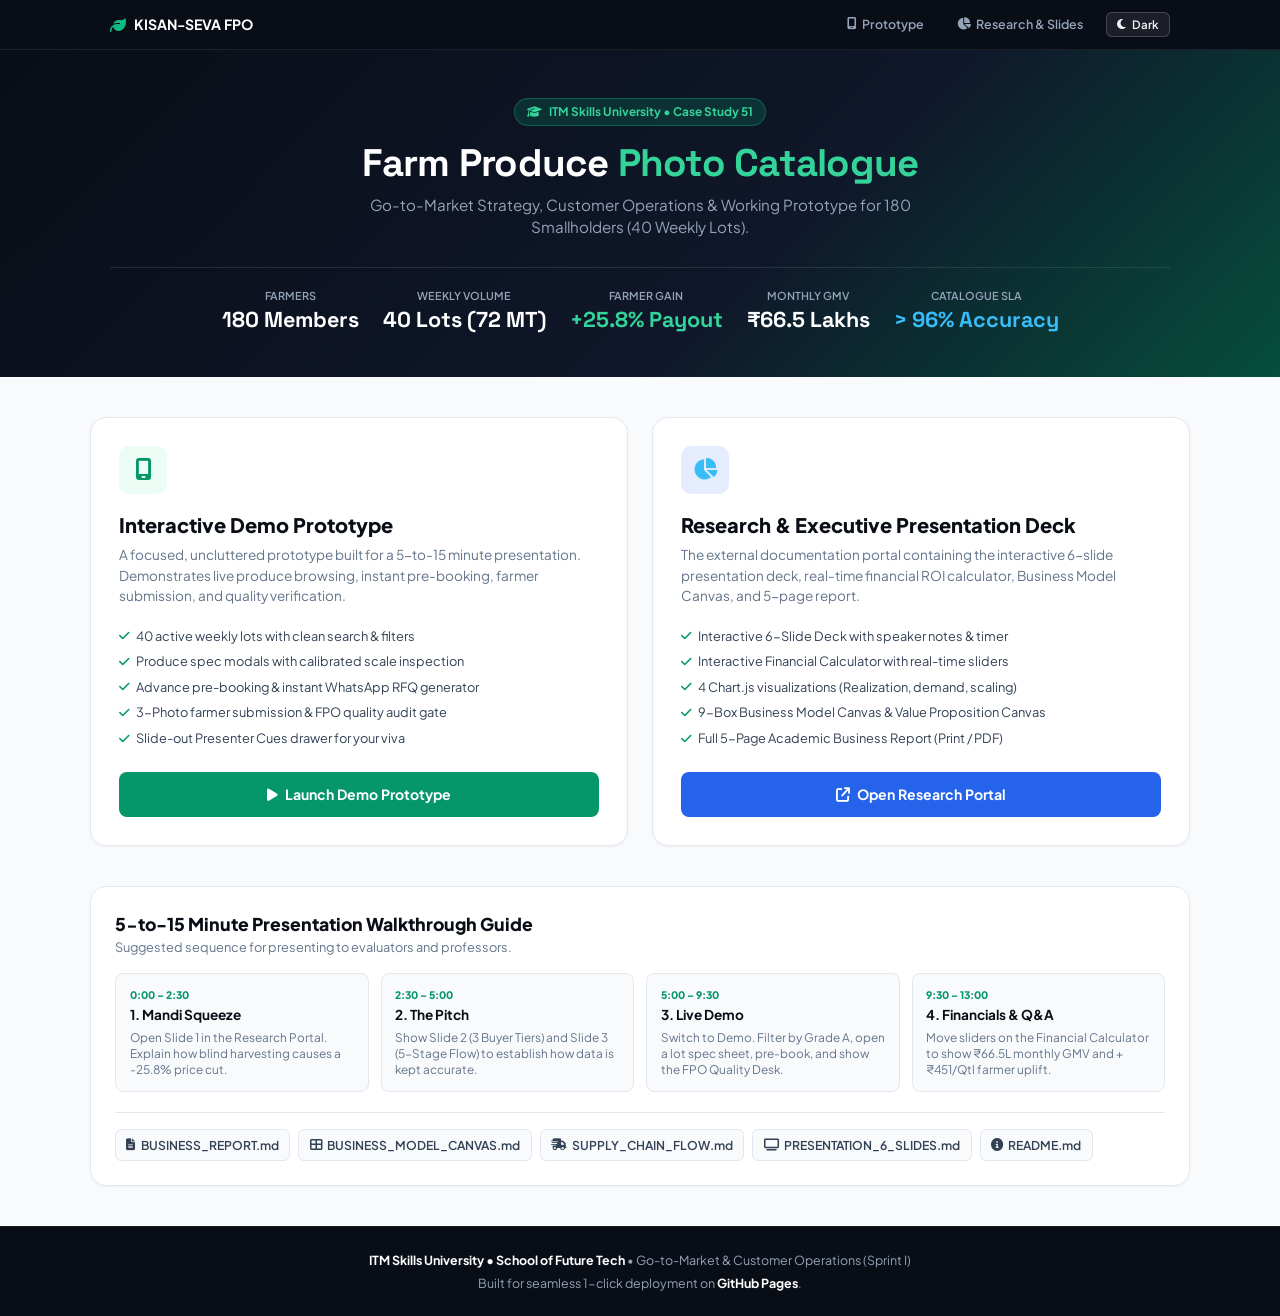
==== commit 2dc29b7f: "feat(ui): add universal dark mode, software-grade fullscreen presentation mode, and Canva pitch prom" ====
--- a/index.html
+++ b/index.html
@@ -19,8 +19,23 @@
       --muted: #64748b;
       --border: #e2e8f0;
       --bg: #f8fafc;
+      --card-bg: #ffffff;
+      --sub-card: #f8fafc;
       --font: 'Plus Jakarta Sans', system-ui, -apple-system, sans-serif;
       --font-display: 'Space Grotesk', system-ui, sans-serif;
+    }
+
+    [data-theme="dark"] {
+      --primary: #10b981;
+      --primary-dark: #059669;
+      --primary-tint: rgba(16, 185, 129, 0.15);
+      --dark: #f8fafc;
+      --slate: #cbd5e1;
+      --muted: #94a3b8;
+      --border: #1e293b;
+      --bg: #090d16;
+      --card-bg: #0f172a;
+      --sub-card: #1e293b;
     }
 
     * {
@@ -35,6 +50,76 @@
       color: var(--slate);
       line-height: 1.5;
       -webkit-font-smoothing: antialiased;
+      transition: background-color 0.2s ease, color 0.2s ease;
+    }
+
+    /* Top Utility Nav */
+    .hub-nav {
+      background: #090d16;
+      border-bottom: 1px solid rgba(255, 255, 255, 0.08);
+      padding: 0.65rem 0;
+    }
+
+    .nav-inner {
+      display: flex;
+      align-items: center;
+      justify-content: space-between;
+    }
+
+    .nav-brand {
+      display: inline-flex;
+      align-items: center;
+      gap: 0.5rem;
+      font-weight: 700;
+      font-size: 0.88rem;
+      color: #ffffff;
+      text-decoration: none;
+    }
+
+    .nav-brand i { color: #10b981; font-size: 1rem; }
+
+    .nav-links {
+      display: flex;
+      align-items: center;
+      gap: 0.75rem;
+    }
+
+    .nav-link {
+      color: #94a3b8;
+      text-decoration: none;
+      font-size: 0.78rem;
+      font-weight: 600;
+      display: inline-flex;
+      align-items: center;
+      gap: 0.35rem;
+      padding: 0.3rem 0.65rem;
+      border-radius: 6px;
+      transition: all 0.15s;
+    }
+
+    .nav-link:hover {
+      color: #ffffff;
+      background: rgba(255, 255, 255, 0.06);
+    }
+
+    .theme-toggle-btn {
+      background: rgba(255, 255, 255, 0.08);
+      border: 1px solid rgba(255, 255, 255, 0.18);
+      color: #f1f5f9;
+      font-family: var(--font);
+      font-size: 0.72rem;
+      font-weight: 600;
+      padding: 0.25rem 0.65rem;
+      border-radius: 6px;
+      cursor: pointer;
+      display: inline-flex;
+      align-items: center;
+      gap: 0.35rem;
+      transition: all 0.2s;
+    }
+
+    .theme-toggle-btn:hover {
+      background: rgba(255, 255, 255, 0.18);
     }
 
     .container {
@@ -132,7 +217,7 @@
     }
 
     .clean-portal-card {
-      background: #ffffff;
+      background: var(--card-bg);
       border: 1px solid var(--border);
       border-radius: 16px;
       padding: 1.75rem;
@@ -160,7 +245,7 @@
     }
 
     .icon-demo { background: var(--primary-tint); color: var(--primary); }
-    .icon-research { background: #eff6ff; color: #2563eb; }
+    .icon-research { background: rgba(37, 99, 235, 0.12); color: #38bdf8; }
 
     .clean-portal-card h3 {
       font-size: 1.25rem;
@@ -227,7 +312,7 @@
 
     /* 5-Min Walkthrough Card */
     .walkthrough-box {
-      background: #ffffff;
+      background: var(--card-bg);
       border: 1px solid var(--border);
       border-radius: 16px;
       padding: 1.5rem;
@@ -257,7 +342,7 @@
     }
 
     .wt-step {
-      background: #f8fafc;
+      background: var(--sub-card);
       border: 1px solid var(--border);
       border-radius: 8px;
       padding: 0.85rem;
@@ -293,7 +378,7 @@
     }
 
     .md-link {
-      background: #f8fafc;
+      background: var(--sub-card);
       border: 1px solid var(--border);
       color: var(--slate);
       text-decoration: none;
@@ -308,7 +393,7 @@
     }
 
     .md-link:hover {
-      background: #e2e8f0;
+      background: var(--border);
       color: var(--dark);
     }
 
@@ -319,12 +404,30 @@
       padding: 1.5rem 0;
       font-size: 0.78rem;
       text-align: center;
+      border-top: 1px solid rgba(255, 255, 255, 0.08);
     }
 
     .master-footer strong { color: white; }
   </style>
 </head>
 <body>
+
+  <!-- Top Hub Nav -->
+  <nav class="hub-nav">
+    <div class="container nav-inner">
+      <a href="index.html" class="nav-brand">
+        <i class="fa-solid fa-leaf"></i>
+        <span>KISAN-SEVA <strong>FPO</strong></span>
+      </a>
+      <div class="nav-links">
+        <a href="demo/index.html" class="nav-link"><i class="fa-solid fa-mobile-screen"></i> Prototype</a>
+        <a href="research/index.html" class="nav-link"><i class="fa-solid fa-chart-pie"></i> Research & Slides</a>
+        <button class="theme-toggle-btn" id="themeToggleBtn" title="Toggle Dark/Light Mode">
+          <i class="fa-solid fa-moon"></i> <span class="theme-label">Dark</span>
+        </button>
+      </div>
+    </div>
+  </nav>
 
   <!-- Clean Hero -->
   <header class="hero-strip">
@@ -448,5 +551,30 @@
     </div>
   </footer>
 
+  <script>
+    (function() {
+      const toggleBtn = document.getElementById("themeToggleBtn");
+      const currentTheme = localStorage.getItem("gtm_theme") || "light";
+      setTheme(currentTheme);
+
+      toggleBtn?.addEventListener("click", () => {
+        const isDark = document.documentElement.getAttribute("data-theme") === "dark";
+        const nextTheme = isDark ? "light" : "dark";
+        setTheme(nextTheme);
+        localStorage.setItem("gtm_theme", nextTheme);
+      });
+
+      function setTheme(theme) {
+        document.documentElement.setAttribute("data-theme", theme);
+        if (toggleBtn) {
+          if (theme === "dark") {
+            toggleBtn.innerHTML = '<i class="fa-solid fa-sun" style="color:#10b981;"></i> <span class="theme-label">Light</span>';
+          } else {
+            toggleBtn.innerHTML = '<i class="fa-solid fa-moon"></i> <span class="theme-label">Dark</span>';
+          }
+        }
+      }
+    })();
+  </script>
 </body>
 </html>
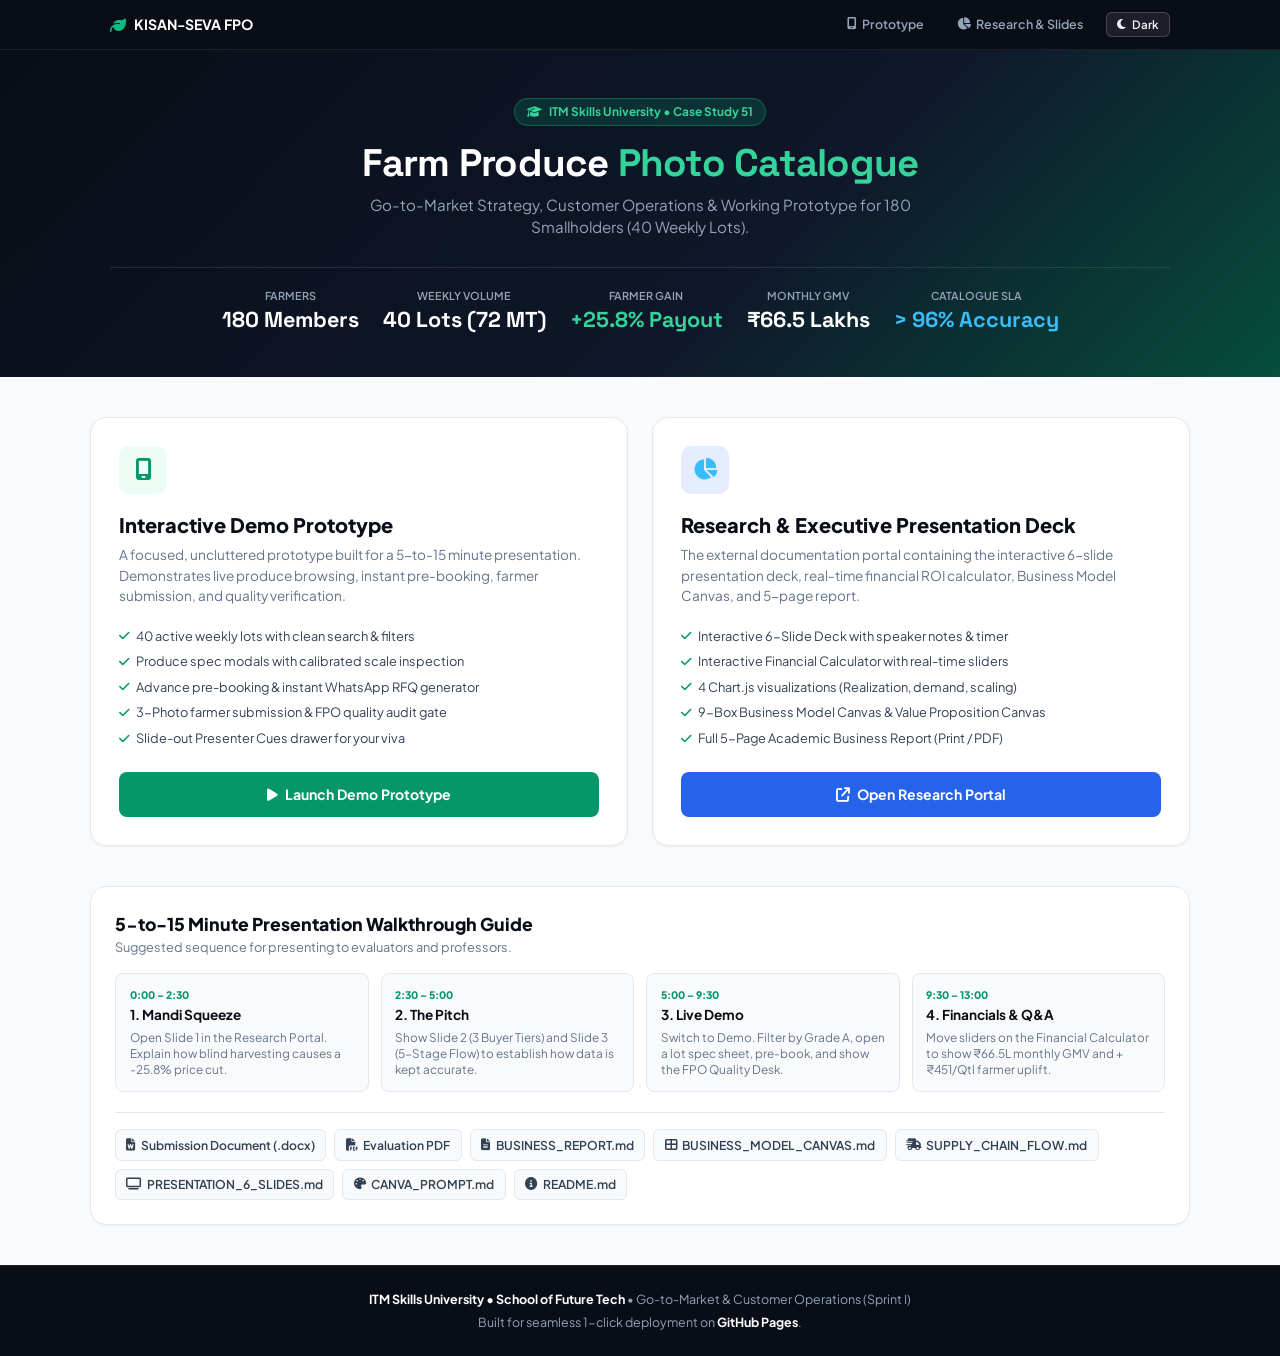
==== commit 609c17c0: "docs: add official 8-page submission document (.docx and .pdf) with student metadata and figures" ====
--- a/index.html
+++ b/index.html
@@ -533,12 +533,15 @@
         </div>
       </div>
 
-      <!-- Markdown Source Files -->
+      <!-- Markdown & Document Source Files -->
       <div class="markdown-shelf">
+        <a href="Case_Study_51_Farm_Produce_Catalogue_Documentation.docx" class="md-link" download><i class="fa-solid fa-file-word text-blue"></i> Submission Document (.docx)</a>
+        <a href="Case_Study_51_Farm_Produce_Catalogue_Documentation.pdf" class="md-link" target="_blank"><i class="fa-solid fa-file-pdf text-red"></i> Evaluation PDF</a>
         <a href="BUSINESS_REPORT.md" class="md-link" target="_blank"><i class="fa-solid fa-file-lines text-emerald"></i> BUSINESS_REPORT.md</a>
         <a href="BUSINESS_MODEL_CANVAS.md" class="md-link" target="_blank"><i class="fa-solid fa-table-cells-large text-blue"></i> BUSINESS_MODEL_CANVAS.md</a>
         <a href="SUPPLY_CHAIN_FLOW.md" class="md-link" target="_blank"><i class="fa-solid fa-truck-fast"></i> SUPPLY_CHAIN_FLOW.md</a>
         <a href="PRESENTATION_6_SLIDES.md" class="md-link" target="_blank"><i class="fa-solid fa-tv"></i> PRESENTATION_6_SLIDES.md</a>
+        <a href="CANVA_PRESENTATION_PROMPT.md" class="md-link" target="_blank"><i class="fa-solid fa-palette text-amber"></i> CANVA_PROMPT.md</a>
         <a href="README.md" class="md-link" target="_blank"><i class="fa-solid fa-circle-info"></i> README.md</a>
       </div>
     </section>
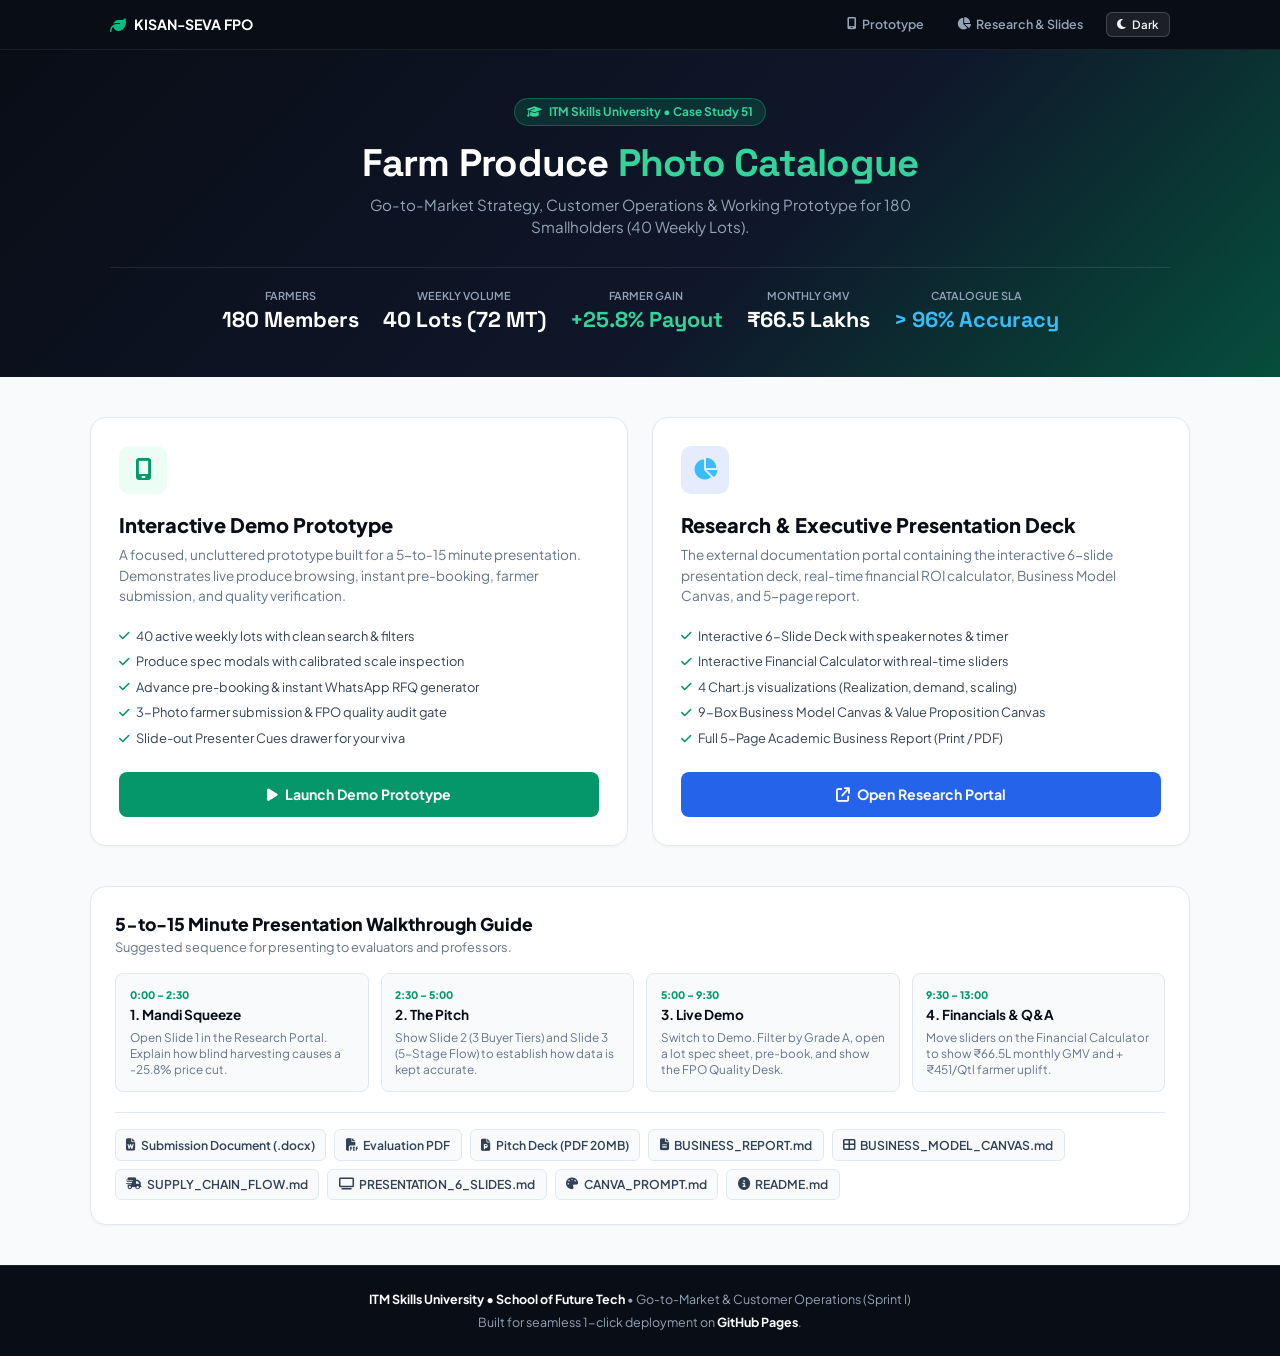
==== commit 28ded986: "feat: showcase official 6-slide executive pitch deck with dual view mode and PDF download" ====
--- a/index.html
+++ b/index.html
@@ -537,6 +537,7 @@
       <div class="markdown-shelf">
         <a href="Case_Study_51_Farm_Produce_Catalogue_Documentation.docx" class="md-link" download><i class="fa-solid fa-file-word text-blue"></i> Submission Document (.docx)</a>
         <a href="Case_Study_51_Farm_Produce_Catalogue_Documentation.pdf" class="md-link" target="_blank"><i class="fa-solid fa-file-pdf text-red"></i> Evaluation PDF</a>
+        <a href="KISAN-SEVA%20FPO%20Pitch.pdf" class="md-link" target="_blank" download><i class="fa-solid fa-file-powerpoint text-amber"></i> Pitch Deck (PDF 20MB)</a>
         <a href="BUSINESS_REPORT.md" class="md-link" target="_blank"><i class="fa-solid fa-file-lines text-emerald"></i> BUSINESS_REPORT.md</a>
         <a href="BUSINESS_MODEL_CANVAS.md" class="md-link" target="_blank"><i class="fa-solid fa-table-cells-large text-blue"></i> BUSINESS_MODEL_CANVAS.md</a>
         <a href="SUPPLY_CHAIN_FLOW.md" class="md-link" target="_blank"><i class="fa-solid fa-truck-fast"></i> SUPPLY_CHAIN_FLOW.md</a>
